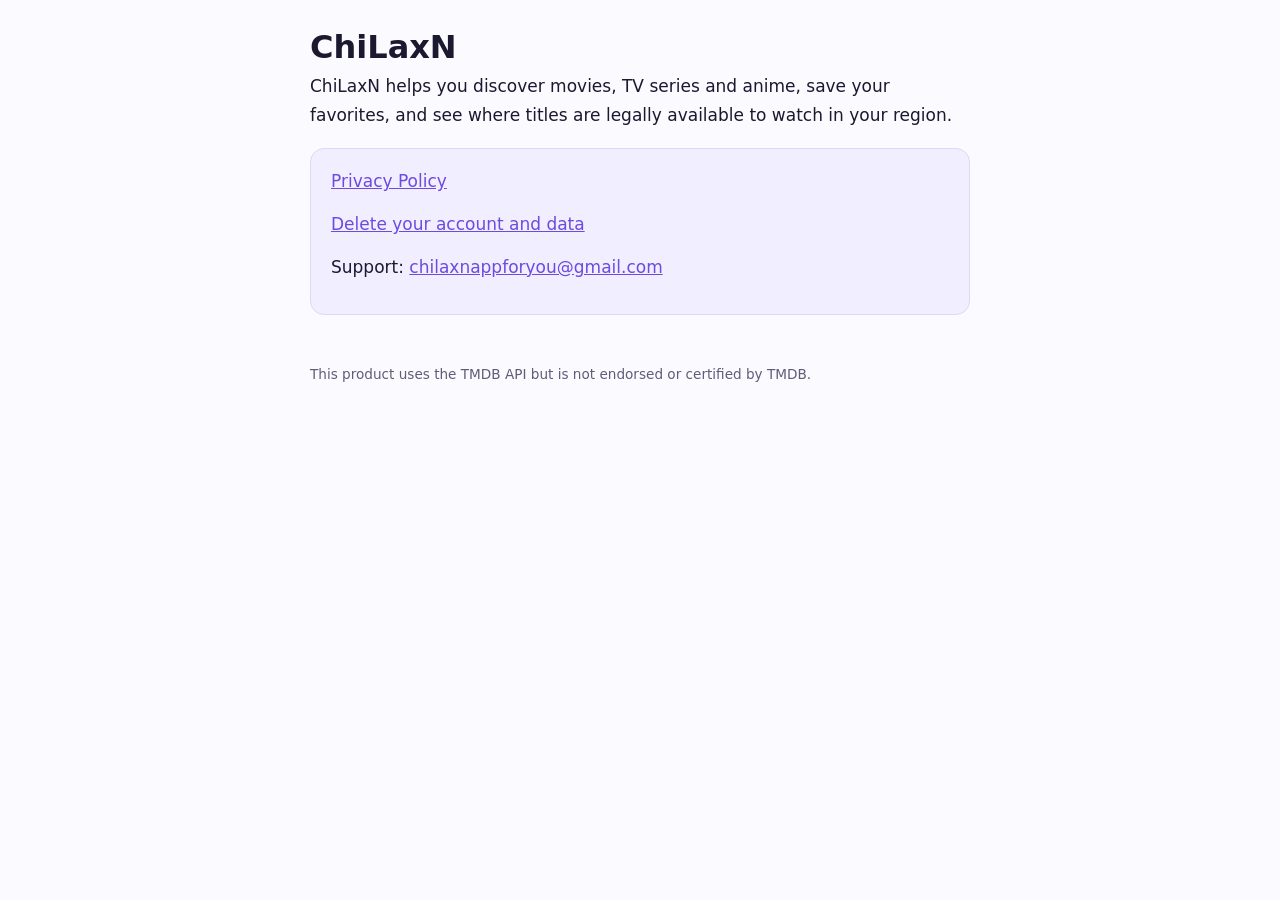
==== index.html @ 7b913dcb "Add files via upload" ====
<!DOCTYPE html>
<html lang="en">
<head>
<meta charset="utf-8">
<meta name="viewport" content="width=device-width, initial-scale=1">
<title>ChiLaxN</title>
<link rel="stylesheet" href="style.css">
</head>
<body>
<main>
<h1>ChiLaxN</h1>
<p>ChiLaxN helps you discover movies, TV series and anime, save your favorites, and see where titles are legally available to watch in your region.</p>
<div class="card">
<p><a href="privacy.html">Privacy Policy</a></p>
<p><a href="delete-account.html">Delete your account and data</a></p>
<p>Support: <a href="mailto:chilaxnappforyou@gmail.com">chilaxnappforyou@gmail.com</a></p>
</div>
<footer>
<p>This product uses the TMDB API but is not endorsed or certified by TMDB.</p>
</footer>
</main>
</body>
</html>
---- style.css ----
:root{--bg:#fbfaff;--fg:#1b1930;--muted:#5f5c78;--accent:#6d4ae0;--card:#f1eeff;--border:#ddd8f5}
@media (prefers-color-scheme:dark){:root{--bg:#030014;--fg:#ecebf7;--muted:#a8b5db;--accent:#ab8bff;--card:#0f0d23;--border:#221f3d}}
*{box-sizing:border-box}
body{margin:0;background:var(--bg);color:var(--fg);font:17px/1.7 system-ui,-apple-system,"Segoe UI",Roboto,sans-serif}
main{max-width:700px;margin:0 auto;padding:28px 20px 72px}
nav{display:flex;gap:18px;flex-wrap:wrap;margin-bottom:28px;font-size:.95rem}
h1{font-size:2rem;line-height:1.2;margin:0 0 6px}
h2{font-size:1.25rem;margin:36px 0 8px}
p{margin:0 0 14px}
ul,ol{padding-left:22px;margin:0 0 14px}
li{margin-bottom:6px}
a{color:var(--accent)}
.muted{color:var(--muted);font-size:.9rem}
.card{background:var(--card);border:1px solid var(--border);border-radius:14px;padding:18px 20px;margin:18px 0}
.btn{display:inline-block;background:var(--accent);color:#fff;text-decoration:none;padding:12px 22px;border-radius:10px;font-weight:600}
table{width:100%;border-collapse:collapse;margin:12px 0 18px;font-size:.95rem}
th,td{text-align:left;padding:10px 12px 10px 0;border-bottom:1px solid var(--border);vertical-align:top}
th{color:var(--muted);font-weight:600}
footer{margin-top:48px;font-size:.85rem;color:var(--muted)}
a:focus-visible,.btn:focus-visible{outline:3px solid var(--accent);outline-offset:2px}
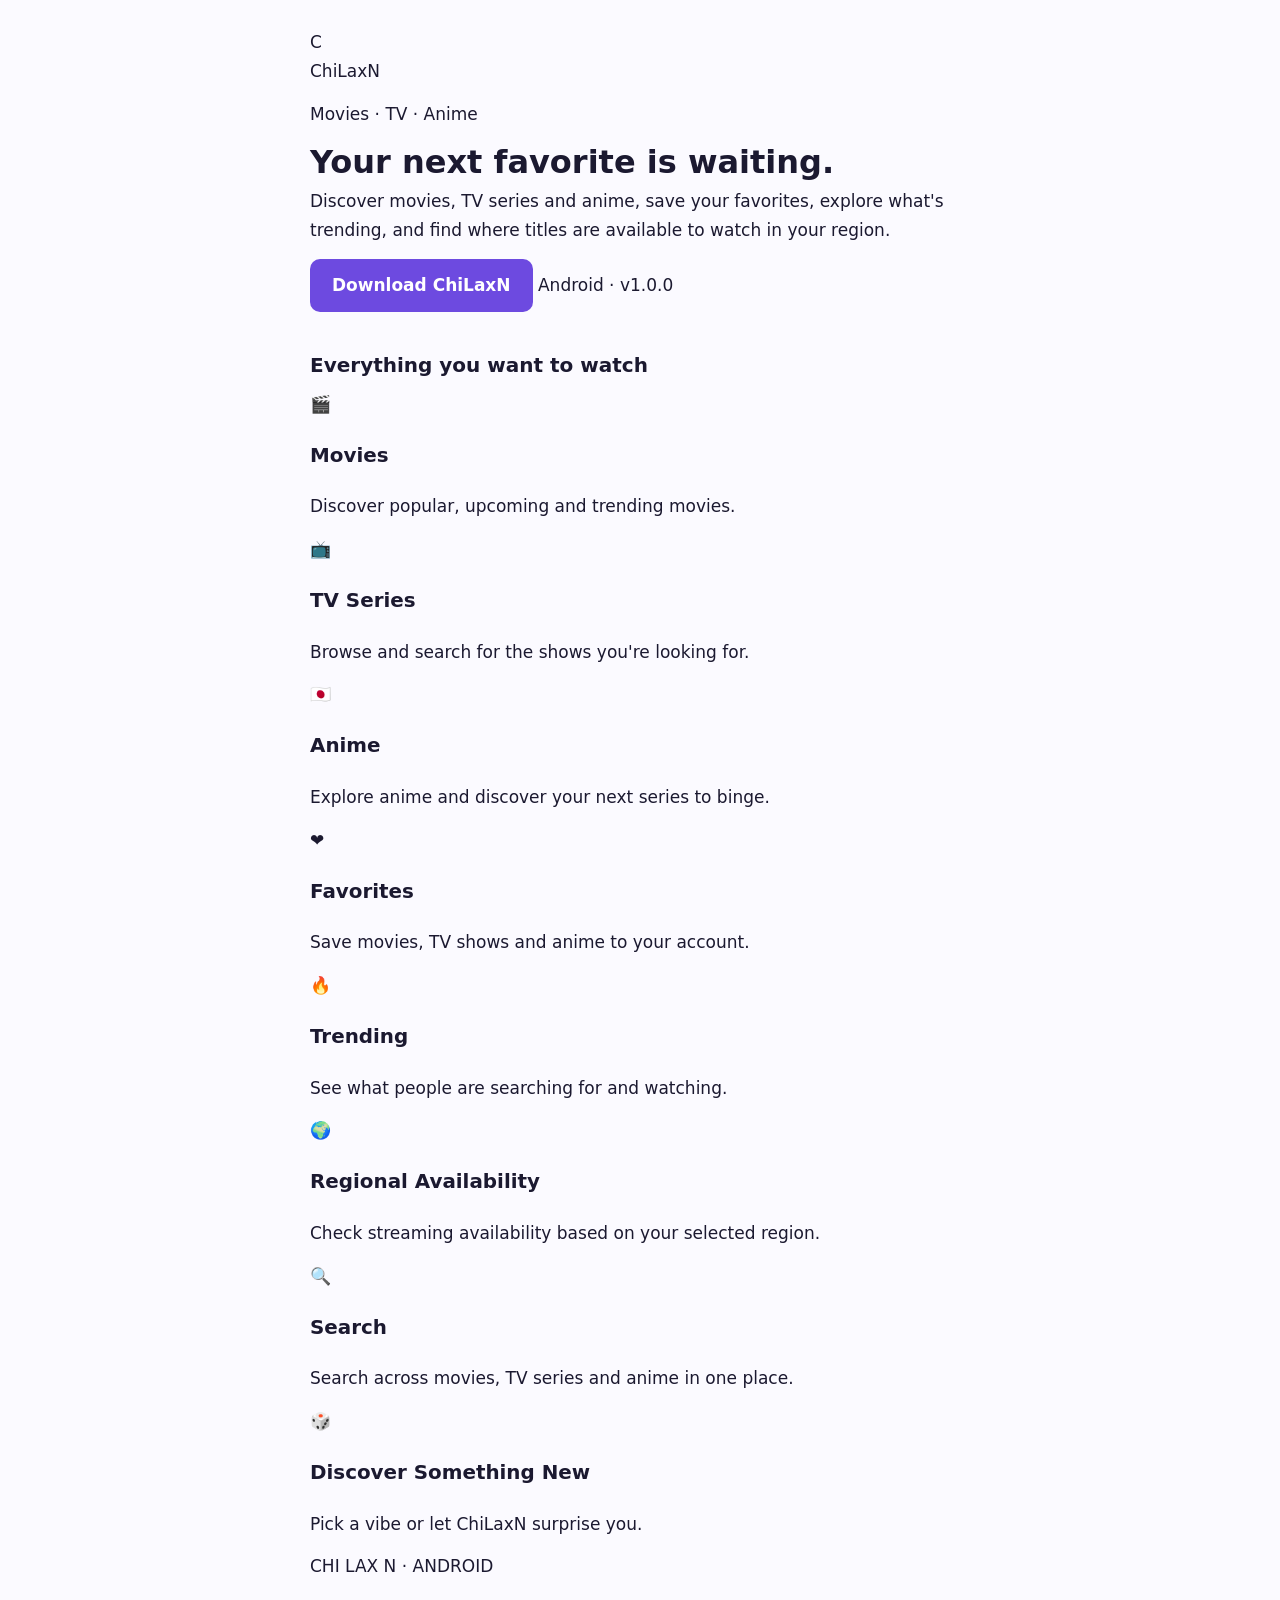
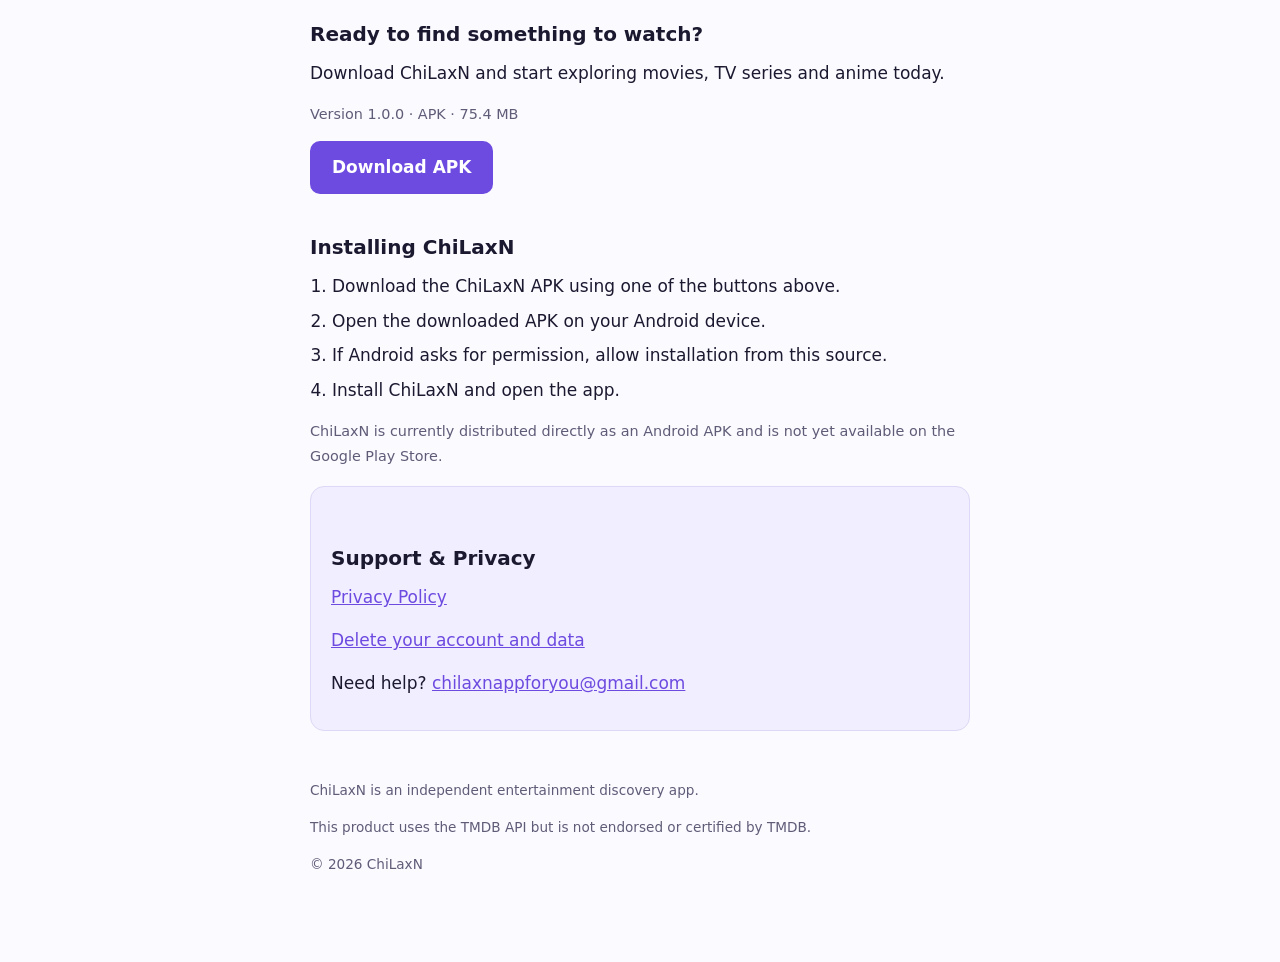
==== commit 76154cc1: "Enhance index.html with meta tags and content updates Updated the HTML structure and added meta tags" ====
--- a/index.html
+++ b/index.html
@@ -1,23 +1,248 @@
 <!DOCTYPE html>
 <html lang="en">
 <head>
-<meta charset="utf-8">
-<meta name="viewport" content="width=device-width, initial-scale=1">
-<title>ChiLaxN</title>
-<link rel="stylesheet" href="style.css">
+    <meta charset="utf-8">
+    <meta name="viewport" content="width=device-width, initial-scale=1">
+
+    <meta
+        name="description"
+        content="ChiLaxN helps you discover movies, TV series and anime, save favorites, explore trending titles, and check streaming availability by region."
+    >
+
+    <meta name="theme-color" content="#030014">
+
+    <title>ChiLaxN — Movies, TV & Anime</title>
+
+    <link rel="stylesheet" href="style.css">
 </head>
+
 <body>
+
 <main>
-<h1>ChiLaxN</h1>
-<p>ChiLaxN helps you discover movies, TV series and anime, save your favorites, and see where titles are legally available to watch in your region.</p>
-<div class="card">
-<p><a href="privacy.html">Privacy Policy</a></p>
-<p><a href="delete-account.html">Delete your account and data</a></p>
-<p>Support: <a href="mailto:chilaxnappforyou@gmail.com">chilaxnappforyou@gmail.com</a></p>
-</div>
-<footer>
-<p>This product uses the TMDB API but is not endorsed or certified by TMDB.</p>
-</footer>
+
+    <!-- HERO -->
+    <section class="hero">
+
+        <div class="brand">
+            <div class="logo">C</div>
+
+            <div>
+                <p class="brand-name">ChiLaxN</p>
+                <p class="brand-subtitle">Movies · TV · Anime</p>
+            </div>
+        </div>
+
+        <h1>
+            Your next favorite
+            <span>is waiting.</span>
+        </h1>
+
+        <p class="hero-text">
+            Discover movies, TV series and anime, save your favorites,
+            explore what's trending, and find where titles are available
+            to watch in your region.
+        </p>
+
+        <div class="hero-actions">
+            <a
+                class="btn btn-primary"
+                href="https://github.com/chilaxn/chilaxn.github.io/releases/latest/download/ChiLaxN-v1.0.0.apk"
+            >
+                Download ChiLaxN
+            </a>
+
+            <span class="version">
+                Android · v1.0.0
+            </span>
+        </div>
+
+    </section>
+
+
+    <!-- FEATURES -->
+    <section>
+
+        <h2>Everything you want to watch</h2>
+
+        <div class="feature-grid">
+
+            <div class="feature-card">
+                <div class="feature-icon">🎬</div>
+                <h3>Movies</h3>
+                <p>
+                    Discover popular, upcoming and trending movies.
+                </p>
+            </div>
+
+            <div class="feature-card">
+                <div class="feature-icon">📺</div>
+                <h3>TV Series</h3>
+                <p>
+                    Browse and search for the shows you're looking for.
+                </p>
+            </div>
+
+            <div class="feature-card">
+                <div class="feature-icon">🇯🇵</div>
+                <h3>Anime</h3>
+                <p>
+                    Explore anime and discover your next series to binge.
+                </p>
+            </div>
+
+            <div class="feature-card">
+                <div class="feature-icon">❤️</div>
+                <h3>Favorites</h3>
+                <p>
+                    Save movies, TV shows and anime to your account.
+                </p>
+            </div>
+
+            <div class="feature-card">
+                <div class="feature-icon">🔥</div>
+                <h3>Trending</h3>
+                <p>
+                    See what people are searching for and watching.
+                </p>
+            </div>
+
+            <div class="feature-card">
+                <div class="feature-icon">🌍</div>
+                <h3>Regional Availability</h3>
+                <p>
+                    Check streaming availability based on your selected region.
+                </p>
+            </div>
+
+            <div class="feature-card">
+                <div class="feature-icon">🔍</div>
+                <h3>Search</h3>
+                <p>
+                    Search across movies, TV series and anime in one place.
+                </p>
+            </div>
+
+            <div class="feature-card">
+                <div class="feature-icon">🎲</div>
+                <h3>Discover Something New</h3>
+                <p>
+                    Pick a vibe or let ChiLaxN surprise you.
+                </p>
+            </div>
+
+        </div>
+
+    </section>
+
+
+    <!-- DOWNLOAD -->
+    <section class="download-card">
+
+        <div>
+            <p class="eyebrow">CHI LAX N · ANDROID</p>
+
+            <h2>Ready to find something to watch?</h2>
+
+            <p>
+                Download ChiLaxN and start exploring movies, TV series
+                and anime today.
+            </p>
+
+            <p class="muted">
+                Version 1.0.0 · APK · 75.4 MB
+            </p>
+        </div>
+
+        <a
+            class="btn btn-primary"
+            href="https://github.com/chilaxn/chilaxn.github.io/releases/latest/download/ChiLaxN-v1.0.0.apk"
+        >
+            Download APK
+        </a>
+
+    </section>
+
+
+    <!-- INSTALLATION -->
+    <section>
+
+        <h2>Installing ChiLaxN</h2>
+
+        <ol class="steps">
+
+            <li>
+                Download the ChiLaxN APK using one of the buttons above.
+            </li>
+
+            <li>
+                Open the downloaded APK on your Android device.
+            </li>
+
+            <li>
+                If Android asks for permission, allow installation from
+                this source.
+            </li>
+
+            <li>
+                Install ChiLaxN and open the app.
+            </li>
+
+        </ol>
+
+        <p class="muted">
+            ChiLaxN is currently distributed directly as an Android APK
+            and is not yet available on the Google Play Store.
+        </p>
+
+    </section>
+
+
+    <!-- LEGAL / SUPPORT -->
+    <section class="card">
+
+        <h2>Support & Privacy</h2>
+
+        <p>
+            <a href="privacy.html">
+                Privacy Policy
+            </a>
+        </p>
+
+        <p>
+            <a href="delete-account.html">
+                Delete your account and data
+            </a>
+        </p>
+
+        <p>
+            Need help?
+            <a href="mailto:chilaxnappforyou@gmail.com">
+                chilaxnappforyou@gmail.com
+            </a>
+        </p>
+
+    </section>
+
+
+    <!-- FOOTER -->
+    <footer>
+
+        <p>
+            ChiLaxN is an independent entertainment discovery app.
+        </p>
+
+        <p>
+            This product uses the TMDB API but is not endorsed or
+            certified by TMDB.
+        </p>
+
+        <p>
+            © 2026 ChiLaxN
+        </p>
+
+    </footer>
+
 </main>
+
 </body>
 </html>
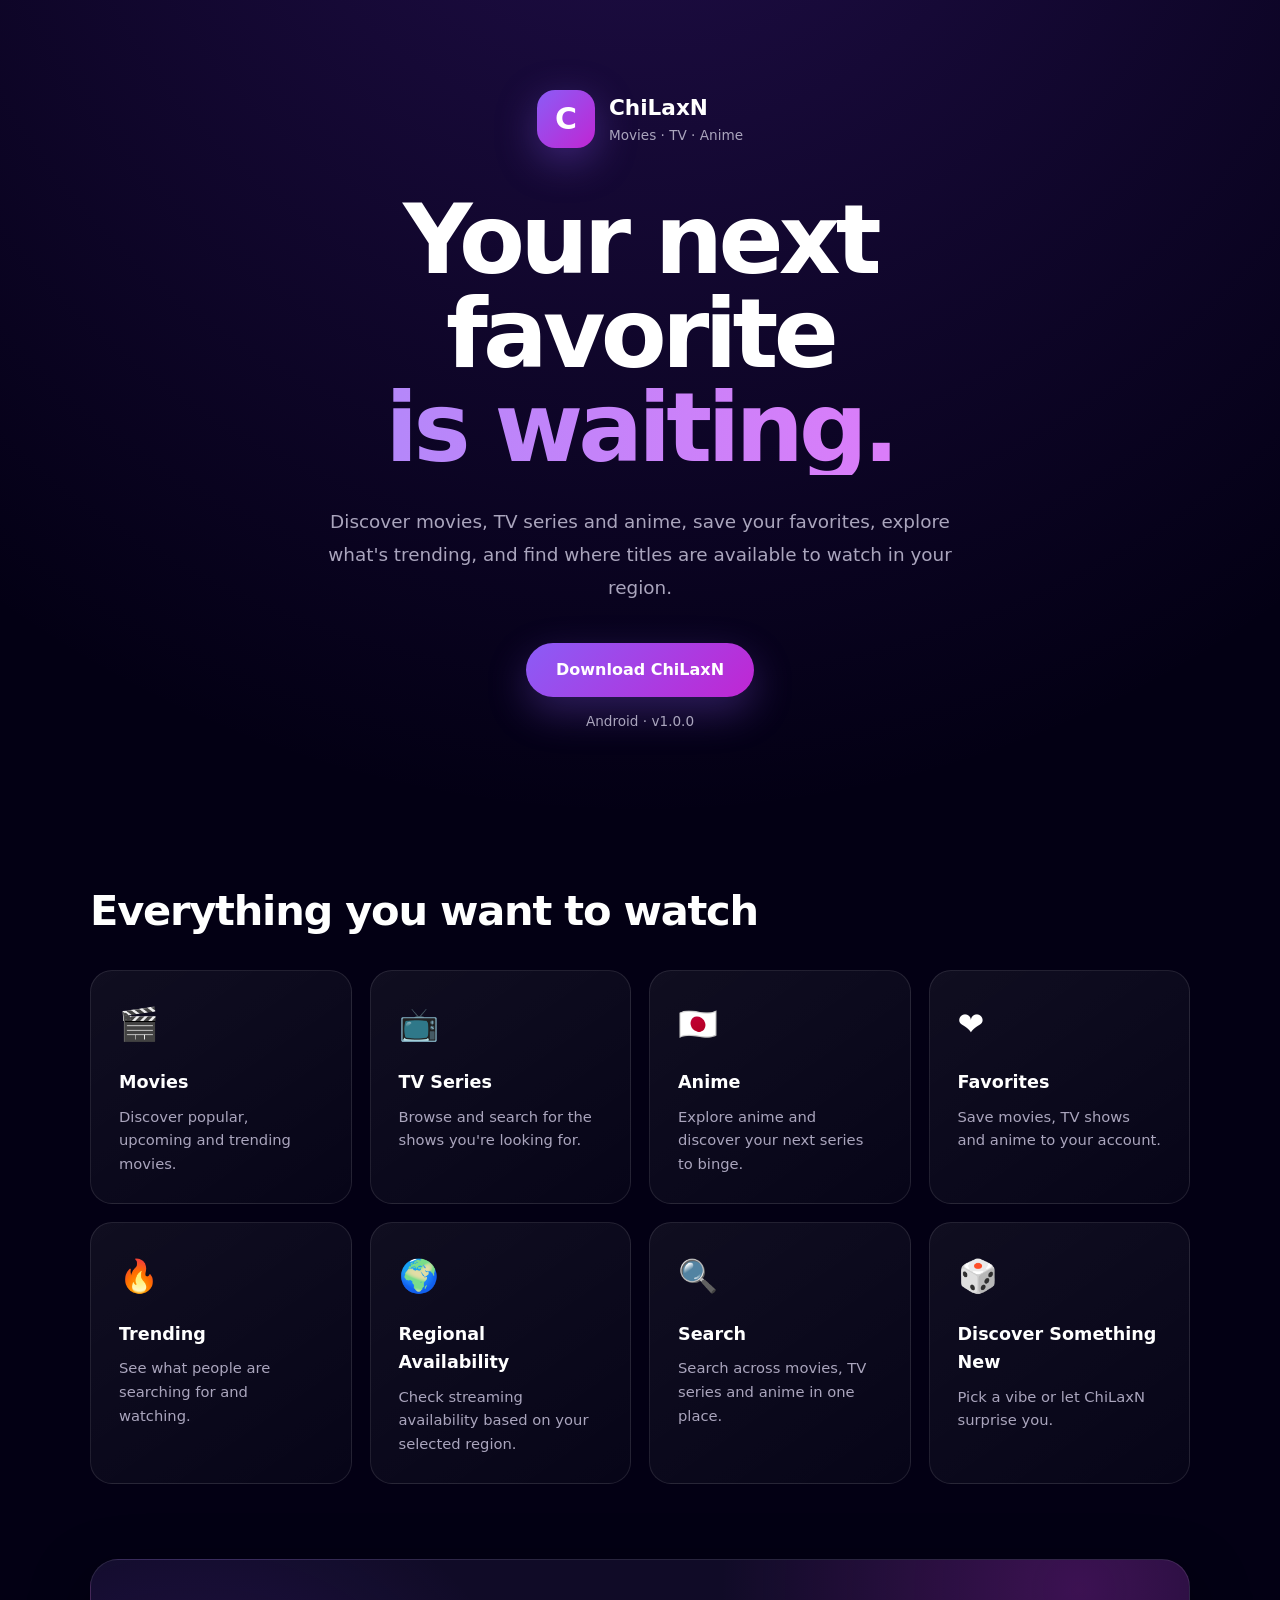
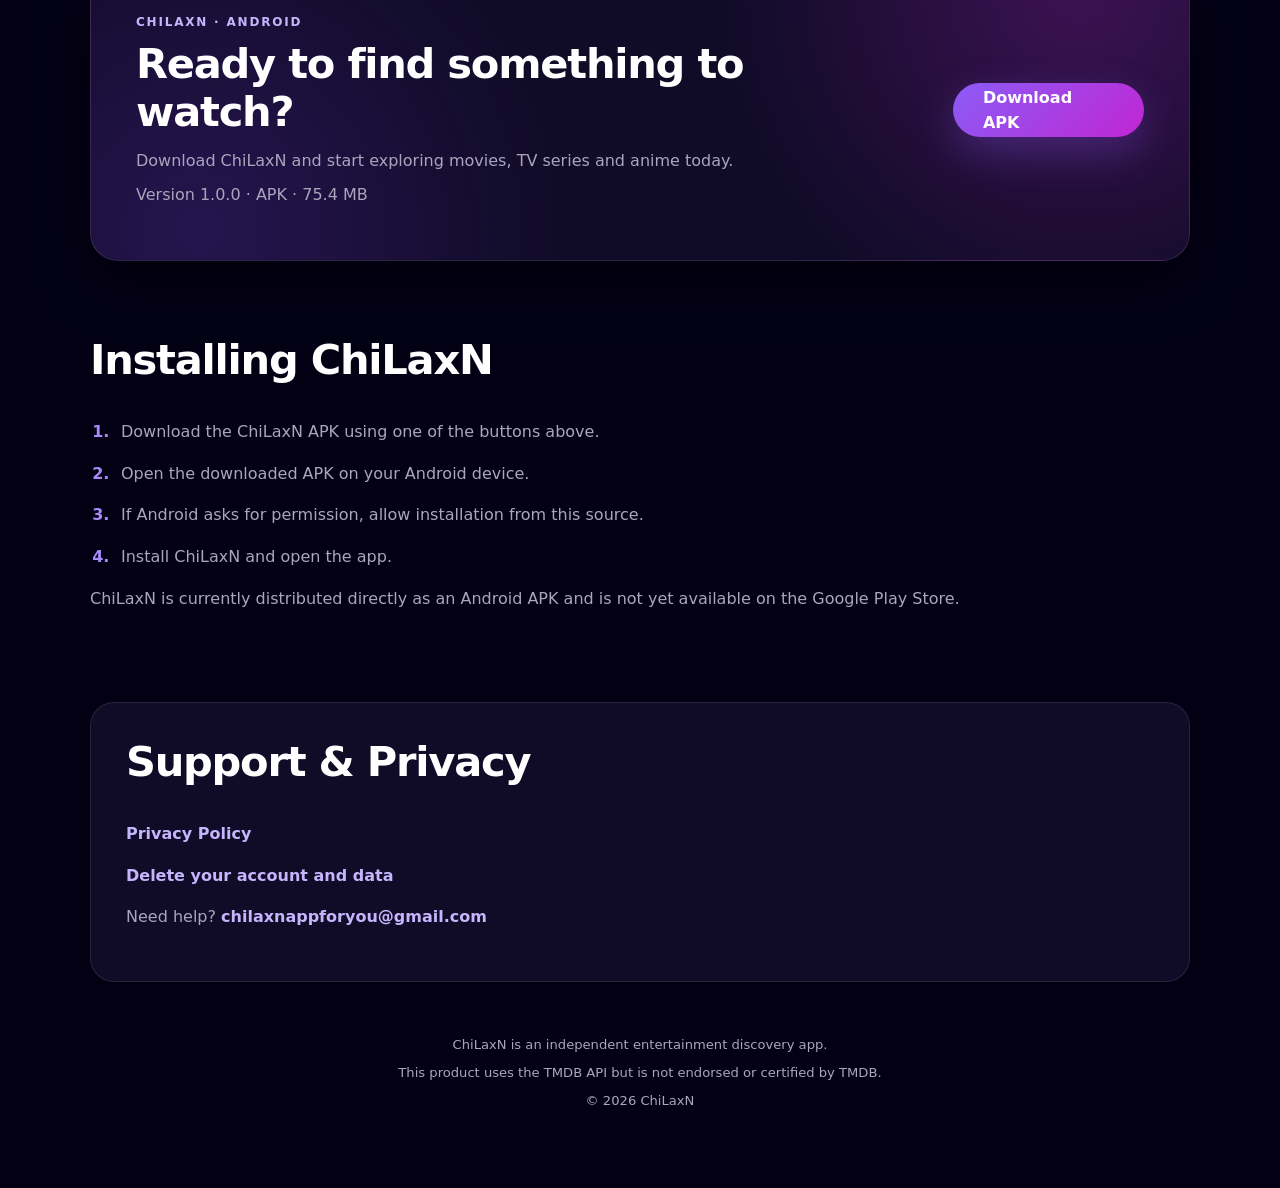
==== commit dd85ad81: "Refactor index.html structure and meta tags" ====
--- a/index.html
+++ b/index.html
@@ -1,248 +1,316 @@
 <!DOCTYPE html>
+
 <html lang="en">
+
 <head>
-    <meta charset="utf-8">
-    <meta name="viewport" content="width=device-width, initial-scale=1">
-
-    <meta
-        name="description"
-        content="ChiLaxN helps you discover movies, TV series and anime, save favorites, explore trending titles, and check streaming availability by region."
-    >
-
-    <meta name="theme-color" content="#030014">
-
-    <title>ChiLaxN — Movies, TV & Anime</title>
-
-    <link rel="stylesheet" href="style.css">
+
+<meta charset="utf-8">
+
+<meta name="viewport" content="width=device-width, initial-scale=1">
+
+<meta
+name="description"
+content="ChiLaxN helps you discover movies, TV series and anime, save favorites, explore trending titles, and check streaming availability by region."
+>
+
+<meta name="theme-color" content="#030014">
+
+<title>ChiLaxN — Movies, TV & Anime</title>
+
+<link rel="stylesheet" href="style.css">
+
 </head>
 
 <body>
 
 <main>
 
-    <!-- HERO -->
-    <section class="hero">
-
-        <div class="brand">
-            <div class="logo">C</div>
-
-            <div>
-                <p class="brand-name">ChiLaxN</p>
-                <p class="brand-subtitle">Movies · TV · Anime</p>
-            </div>
-        </div>
-
-        <h1>
-            Your next favorite
-            <span>is waiting.</span>
-        </h1>
-
-        <p class="hero-text">
-            Discover movies, TV series and anime, save your favorites,
-            explore what's trending, and find where titles are available
-            to watch in your region.
-        </p>
-
-        <div class="hero-actions">
-            <a
-                class="btn btn-primary"
-                href="https://github.com/chilaxn/chilaxn.github.io/releases/latest/download/ChiLaxN-v1.0.0.apk"
-            >
-                Download ChiLaxN
-            </a>
-
-            <span class="version">
-                Android · v1.0.0
-            </span>
-        </div>
-
-    </section>
-
-
-    <!-- FEATURES -->
-    <section>
-
-        <h2>Everything you want to watch</h2>
-
-        <div class="feature-grid">
-
-            <div class="feature-card">
-                <div class="feature-icon">🎬</div>
-                <h3>Movies</h3>
-                <p>
-                    Discover popular, upcoming and trending movies.
-                </p>
-            </div>
-
-            <div class="feature-card">
-                <div class="feature-icon">📺</div>
-                <h3>TV Series</h3>
-                <p>
-                    Browse and search for the shows you're looking for.
-                </p>
-            </div>
-
-            <div class="feature-card">
-                <div class="feature-icon">🇯🇵</div>
-                <h3>Anime</h3>
-                <p>
-                    Explore anime and discover your next series to binge.
-                </p>
-            </div>
-
-            <div class="feature-card">
-                <div class="feature-icon">❤️</div>
-                <h3>Favorites</h3>
-                <p>
-                    Save movies, TV shows and anime to your account.
-                </p>
-            </div>
-
-            <div class="feature-card">
-                <div class="feature-icon">🔥</div>
-                <h3>Trending</h3>
-                <p>
-                    See what people are searching for and watching.
-                </p>
-            </div>
-
-            <div class="feature-card">
-                <div class="feature-icon">🌍</div>
-                <h3>Regional Availability</h3>
-                <p>
-                    Check streaming availability based on your selected region.
-                </p>
-            </div>
-
-            <div class="feature-card">
-                <div class="feature-icon">🔍</div>
-                <h3>Search</h3>
-                <p>
-                    Search across movies, TV series and anime in one place.
-                </p>
-            </div>
-
-            <div class="feature-card">
-                <div class="feature-icon">🎲</div>
-                <h3>Discover Something New</h3>
-                <p>
-                    Pick a vibe or let ChiLaxN surprise you.
-                </p>
-            </div>
-
-        </div>
-
-    </section>
-
-
-    <!-- DOWNLOAD -->
-    <section class="download-card">
-
-        <div>
-            <p class="eyebrow">CHI LAX N · ANDROID</p>
-
-            <h2>Ready to find something to watch?</h2>
-
-            <p>
-                Download ChiLaxN and start exploring movies, TV series
-                and anime today.
-            </p>
-
-            <p class="muted">
-                Version 1.0.0 · APK · 75.4 MB
-            </p>
-        </div>
-
-        <a
-            class="btn btn-primary"
-            href="https://github.com/chilaxn/chilaxn.github.io/releases/latest/download/ChiLaxN-v1.0.0.apk"
-        >
-            Download APK
-        </a>
-
-    </section>
-
-
-    <!-- INSTALLATION -->
-    <section>
-
-        <h2>Installing ChiLaxN</h2>
-
-        <ol class="steps">
-
-            <li>
-                Download the ChiLaxN APK using one of the buttons above.
-            </li>
-
-            <li>
-                Open the downloaded APK on your Android device.
-            </li>
-
-            <li>
-                If Android asks for permission, allow installation from
-                this source.
-            </li>
-
-            <li>
-                Install ChiLaxN and open the app.
-            </li>
-
-        </ol>
-
-        <p class="muted">
-            ChiLaxN is currently distributed directly as an Android APK
-            and is not yet available on the Google Play Store.
-        </p>
-
-    </section>
-
-
-    <!-- LEGAL / SUPPORT -->
-    <section class="card">
-
-        <h2>Support & Privacy</h2>
-
-        <p>
-            <a href="privacy.html">
-                Privacy Policy
-            </a>
-        </p>
-
-        <p>
-            <a href="delete-account.html">
-                Delete your account and data
-            </a>
-        </p>
-
-        <p>
-            Need help?
-            <a href="mailto:chilaxnappforyou@gmail.com">
-                chilaxnappforyou@gmail.com
-            </a>
-        </p>
-
-    </section>
-
-
-    <!-- FOOTER -->
-    <footer>
-
-        <p>
-            ChiLaxN is an independent entertainment discovery app.
-        </p>
-
-        <p>
-            This product uses the TMDB API but is not endorsed or
-            certified by TMDB.
-        </p>
-
-        <p>
-            © 2026 ChiLaxN
-        </p>
-
-    </footer>
+<!-- HERO -->
+
+<section class="hero">
+
+<div class="brand">
+
+<div class="logo">C</div>
+
+<div>
+
+<p class="brand-name">ChiLaxN</p>
+
+<p class="brand-subtitle">Movies · TV · Anime</p>
+
+</div>
+
+</div>
+
+<h1>
+Your next favorite
+<span>is waiting.</span>
+</h1>
+
+<p class="hero-text">
+Discover movies, TV series and anime, save your favorites,
+explore what's trending, and find where titles are available
+to watch in your region.
+</p>
+
+<div class="hero-actions">
+
+<a
+class="btn btn-primary"
+href="https://github.com/chilaxn/chilaxn.github.io/releases/latest/download/ChiLaxN-v1.0.0.apk"
+>
+Download ChiLaxN
+</a>
+
+<span class="version">
+Android · v1.0.0
+</span>
+
+</div>
+
+</section>
+
+
+<!-- FEATURES -->
+
+<section>
+
+<h2>Everything you want to watch</h2>
+
+<div class="feature-grid">
+
+<div class="feature-card">
+
+<div class="feature-icon">🎬</div>
+
+<h3>Movies</h3>
+
+<p>
+Discover popular, upcoming and trending movies.
+</p>
+
+</div>
+
+
+<div class="feature-card">
+
+<div class="feature-icon">📺</div>
+
+<h3>TV Series</h3>
+
+<p>
+Browse and search for the shows you're looking for.
+</p>
+
+</div>
+
+
+<div class="feature-card">
+
+<div class="feature-icon">🇯🇵</div>
+
+<h3>Anime</h3>
+
+<p>
+Explore anime and discover your next series to binge.
+</p>
+
+</div>
+
+
+<div class="feature-card">
+
+<div class="feature-icon">❤️</div>
+
+<h3>Favorites</h3>
+
+<p>
+Save movies, TV shows and anime to your account.
+</p>
+
+</div>
+
+
+<div class="feature-card">
+
+<div class="feature-icon">🔥</div>
+
+<h3>Trending</h3>
+
+<p>
+See what people are searching for and watching.
+</p>
+
+</div>
+
+
+<div class="feature-card">
+
+<div class="feature-icon">🌍</div>
+
+<h3>Regional Availability</h3>
+
+<p>
+Check streaming availability based on your selected region.
+</p>
+
+</div>
+
+
+<div class="feature-card">
+
+<div class="feature-icon">🔍</div>
+
+<h3>Search</h3>
+
+<p>
+Search across movies, TV series and anime in one place.
+</p>
+
+</div>
+
+
+<div class="feature-card">
+
+<div class="feature-icon">🎲</div>
+
+<h3>Discover Something New</h3>
+
+<p>
+Pick a vibe or let ChiLaxN surprise you.
+</p>
+
+</div>
+
+</div>
+
+</section>
+
+
+<!-- DOWNLOAD -->
+
+<section class="download-card">
+
+<div>
+
+<p class="eyebrow">CHILAXN · ANDROID</p>
+
+<h2>Ready to find something to watch?</h2>
+
+<p>
+Download ChiLaxN and start exploring movies, TV series
+and anime today.
+</p>
+
+<p class="muted">
+Version 1.0.0 · APK · 75.4 MB
+</p>
+
+</div>
+
+
+<a
+class="btn btn-primary"
+href="https://github.com/chilaxn/chilaxn.github.io/releases/latest/download/ChiLaxN-v1.0.0.apk"
+>
+Download APK
+</a>
+
+</section>
+
+
+<!-- INSTALLATION -->
+
+<section>
+
+<h2>Installing ChiLaxN</h2>
+
+<ol class="steps">
+
+<li>
+Download the ChiLaxN APK using one of the buttons above.
+</li>
+
+<li>
+Open the downloaded APK on your Android device.
+</li>
+
+<li>
+If Android asks for permission, allow installation from
+this source.
+</li>
+
+<li>
+Install ChiLaxN and open the app.
+</li>
+
+</ol>
+
+<p class="muted">
+ChiLaxN is currently distributed directly as an Android APK
+and is not yet available on the Google Play Store.
+</p>
+
+</section>
+
+
+<!-- LEGAL / SUPPORT -->
+
+<section class="card">
+
+<h2>Support & Privacy</h2>
+
+<p>
+
+<a href="privacy.html">
+Privacy Policy
+</a>
+
+</p>
+
+<p>
+
+<a href="delete-account.html">
+Delete your account and data
+</a>
+
+</p>
+
+<p>
+
+Need help?
+
+<a href="mailto:chilaxnappforyou@gmail.com">
+chilaxnappforyou@gmail.com
+</a>
+
+</p>
+
+</section>
+
+
+<!-- FOOTER -->
+
+<footer>
+
+<p>
+ChiLaxN is an independent entertainment discovery app.
+</p>
+
+<p>
+This product uses the TMDB API but is not endorsed or
+certified by TMDB.
+</p>
+
+<p>
+© 2026 ChiLaxN
+</p>
+
+</footer>
 
 </main>
 
 </body>
+
 </html>
--- a/style.css
+++ b/style.css
@@ -1,20 +1,389 @@
-:root{--bg:#fbfaff;--fg:#1b1930;--muted:#5f5c78;--accent:#6d4ae0;--card:#f1eeff;--border:#ddd8f5}
-@media (prefers-color-scheme:dark){:root{--bg:#030014;--fg:#ecebf7;--muted:#a8b5db;--accent:#ab8bff;--card:#0f0d23;--border:#221f3d}}
-*{box-sizing:border-box}
-body{margin:0;background:var(--bg);color:var(--fg);font:17px/1.7 system-ui,-apple-system,"Segoe UI",Roboto,sans-serif}
-main{max-width:700px;margin:0 auto;padding:28px 20px 72px}
-nav{display:flex;gap:18px;flex-wrap:wrap;margin-bottom:28px;font-size:.95rem}
-h1{font-size:2rem;line-height:1.2;margin:0 0 6px}
-h2{font-size:1.25rem;margin:36px 0 8px}
-p{margin:0 0 14px}
-ul,ol{padding-left:22px;margin:0 0 14px}
-li{margin-bottom:6px}
-a{color:var(--accent)}
-.muted{color:var(--muted);font-size:.9rem}
-.card{background:var(--card);border:1px solid var(--border);border-radius:14px;padding:18px 20px;margin:18px 0}
-.btn{display:inline-block;background:var(--accent);color:#fff;text-decoration:none;padding:12px 22px;border-radius:10px;font-weight:600}
-table{width:100%;border-collapse:collapse;margin:12px 0 18px;font-size:.95rem}
-th,td{text-align:left;padding:10px 12px 10px 0;border-bottom:1px solid var(--border);vertical-align:top}
-th{color:var(--muted);font-weight:600}
-footer{margin-top:48px;font-size:.85rem;color:var(--muted)}
-a:focus-visible,.btn:focus-visible{outline:3px solid var(--accent);outline-offset:2px}
+:root {
+    --bg: #030014;
+    --bg-soft: #09051c;
+    --card: #100b27;
+    --card-hover: #171035;
+    --text: #ffffff;
+    --muted: #aaa5bd;
+    --accent: #8b5cf6;
+    --accent-2: #c026d3;
+    --border: rgba(255, 255, 255, 0.1);
+    --shadow: 0 20px 60px rgba(0, 0, 0, 0.35);
+}
+
+* {
+    box-sizing: border-box;
+}
+
+html {
+    scroll-behavior: smooth;
+}
+
+body {
+    margin: 0;
+    background:
+        radial-gradient(circle at 50% -10%, rgba(124, 58, 237, 0.25), transparent 35%),
+        var(--bg);
+    color: var(--text);
+    font-family:
+        system-ui,
+        -apple-system,
+        BlinkMacSystemFont,
+        "Segoe UI",
+        sans-serif;
+    line-height: 1.6;
+}
+
+main {
+    width: min(1100px, calc(100% - 40px));
+    margin: 0 auto;
+}
+
+/* =========================
+   HERO
+========================= */
+
+.hero {
+    min-height: 680px;
+    display: flex;
+    flex-direction: column;
+    justify-content: center;
+    align-items: center;
+    text-align: center;
+    padding: 90px 20px 80px;
+}
+
+.brand {
+    display: flex;
+    align-items: center;
+    gap: 14px;
+    margin-bottom: 45px;
+}
+
+.logo {
+    width: 58px;
+    height: 58px;
+    border-radius: 18px;
+    display: grid;
+    place-items: center;
+    font-size: 30px;
+    font-weight: 900;
+    background:
+        linear-gradient(135deg, var(--accent), var(--accent-2));
+    box-shadow:
+        0 12px 40px rgba(139, 92, 246, 0.35);
+}
+
+.brand-name {
+    margin: 0;
+    font-size: 1.35rem;
+    font-weight: 800;
+    text-align: left;
+}
+
+.brand-subtitle {
+    margin: 0;
+    color: var(--muted);
+    font-size: 0.85rem;
+    text-align: left;
+}
+
+.hero h1 {
+    max-width: 850px;
+    margin: 0;
+    font-size: clamp(3rem, 8vw, 6rem);
+    line-height: 0.98;
+    letter-spacing: -0.05em;
+    font-weight: 900;
+}
+
+.hero h1 span {
+    display: block;
+    background:
+        linear-gradient(90deg, #a78bfa, #e879f9);
+    -webkit-background-clip: text;
+    background-clip: text;
+    color: transparent;
+}
+
+.hero-text {
+    max-width: 680px;
+    margin: 30px auto 0;
+    color: var(--muted);
+    font-size: 1.15rem;
+    line-height: 1.8;
+}
+
+.hero-actions {
+    display: flex;
+    flex-direction: column;
+    align-items: center;
+    gap: 14px;
+    margin-top: 38px;
+}
+
+.btn {
+    display: inline-flex;
+    align-items: center;
+    justify-content: center;
+    min-height: 54px;
+    padding: 0 30px;
+    border-radius: 999px;
+    text-decoration: none;
+    font-weight: 800;
+    font-size: 1rem;
+    transition:
+        transform 0.2s ease,
+        box-shadow 0.2s ease,
+        background 0.2s ease;
+}
+
+.btn-primary {
+    color: white;
+    background:
+        linear-gradient(135deg, var(--accent), var(--accent-2));
+    box-shadow:
+        0 15px 40px rgba(139, 92, 246, 0.3);
+}
+
+.btn:hover {
+    transform: translateY(-3px);
+}
+
+.btn-primary:hover {
+    box-shadow:
+        0 20px 50px rgba(139, 92, 246, 0.45);
+}
+
+.version {
+    color: var(--muted);
+    font-size: 0.85rem;
+}
+
+/* =========================
+   SECTIONS
+========================= */
+
+section {
+    padding: 75px 0;
+}
+
+section h2 {
+    margin: 0 0 35px;
+    font-size: clamp(1.8rem, 4vw, 2.6rem);
+    line-height: 1.15;
+    letter-spacing: -0.03em;
+}
+
+/* =========================
+   FEATURES
+========================= */
+
+.feature-grid {
+    display: grid;
+    grid-template-columns: repeat(4, 1fr);
+    gap: 18px;
+}
+
+.feature-card {
+    padding: 28px;
+    border: 1px solid var(--border);
+    border-radius: 22px;
+    background:
+        linear-gradient(
+            145deg,
+            rgba(255, 255, 255, 0.055),
+            rgba(255, 255, 255, 0.02)
+        );
+    transition:
+        transform 0.2s ease,
+        background 0.2s ease,
+        border-color 0.2s ease;
+}
+
+.feature-card:hover {
+    transform: translateY(-5px);
+    background: var(--card-hover);
+    border-color: rgba(139, 92, 246, 0.35);
+}
+
+.feature-icon {
+    font-size: 2rem;
+    margin-bottom: 18px;
+}
+
+.feature-card h3 {
+    margin: 0 0 8px;
+    font-size: 1.1rem;
+}
+
+.feature-card p {
+    margin: 0;
+    color: var(--muted);
+    font-size: 0.92rem;
+    line-height: 1.6;
+}
+
+/* =========================
+   DOWNLOAD CARD
+========================= */
+
+.download-card {
+    display: flex;
+    align-items: center;
+    justify-content: space-between;
+    gap: 40px;
+    padding: 45px;
+    border-radius: 28px;
+    background:
+        radial-gradient(
+            circle at 90% 10%,
+            rgba(192, 38, 211, 0.25),
+            transparent 35%
+        ),
+        radial-gradient(
+            circle at 10% 90%,
+            rgba(124, 58, 237, 0.2),
+            transparent 35%
+        ),
+        var(--card);
+    border: 1px solid var(--border);
+    box-shadow: var(--shadow);
+}
+
+.download-card h2 {
+    margin-bottom: 12px;
+}
+
+.download-card p {
+    margin: 8px 0;
+    color: var(--muted);
+}
+
+.eyebrow {
+    color: #c4b5fd !important;
+    font-size: 0.75rem !important;
+    font-weight: 800;
+    letter-spacing: 0.15em;
+}
+
+.muted {
+    color: var(--muted);
+}
+
+/* =========================
+   INSTALLATION
+========================= */
+
+.steps {
+    margin: 0;
+    padding-left: 25px;
+}
+
+.steps li {
+    margin-bottom: 16px;
+    color: var(--muted);
+    padding-left: 6px;
+}
+
+.steps li::marker {
+    color: #a78bfa;
+    font-weight: 800;
+}
+
+/* =========================
+   SUPPORT
+========================= */
+
+.card {
+    padding: 35px;
+    border-radius: 24px;
+    background: var(--card);
+    border: 1px solid var(--border);
+}
+
+.card p {
+    color: var(--muted);
+}
+
+a {
+    color: #c4b5fd;
+}
+
+.card a {
+    font-weight: 700;
+    text-decoration: none;
+}
+
+.card a:hover {
+    text-decoration: underline;
+}
+
+/* =========================
+   FOOTER
+========================= */
+
+footer {
+    padding: 45px 0 70px;
+    text-align: center;
+    color: var(--muted);
+    font-size: 0.82rem;
+}
+
+footer p {
+    margin: 7px 0;
+}
+
+/* =========================
+   RESPONSIVE
+========================= */
+
+@media (max-width: 850px) {
+    .feature-grid {
+        grid-template-columns: repeat(2, 1fr);
+    }
+
+    .download-card {
+        flex-direction: column;
+        align-items: flex-start;
+    }
+}
+
+@media (max-width: 600px) {
+    main {
+        width: min(100% - 28px, 520px);
+    }
+
+    .hero {
+        min-height: 600px;
+        padding: 65px 10px 55px;
+    }
+
+    .hero h1 {
+        font-size: clamp(2.8rem, 15vw, 4.5rem);
+    }
+
+    .hero-text {
+        font-size: 1rem;
+    }
+
+    section {
+        padding: 55px 0;
+    }
+
+    .feature-grid {
+        grid-template-columns: 1fr;
+    }
+
+    .download-card {
+        padding: 30px;
+    }
+
+    .download-card .btn {
+        width: 100%;
+    }
+
+    .brand {
+        margin-bottom: 35px;
+    }
+}
